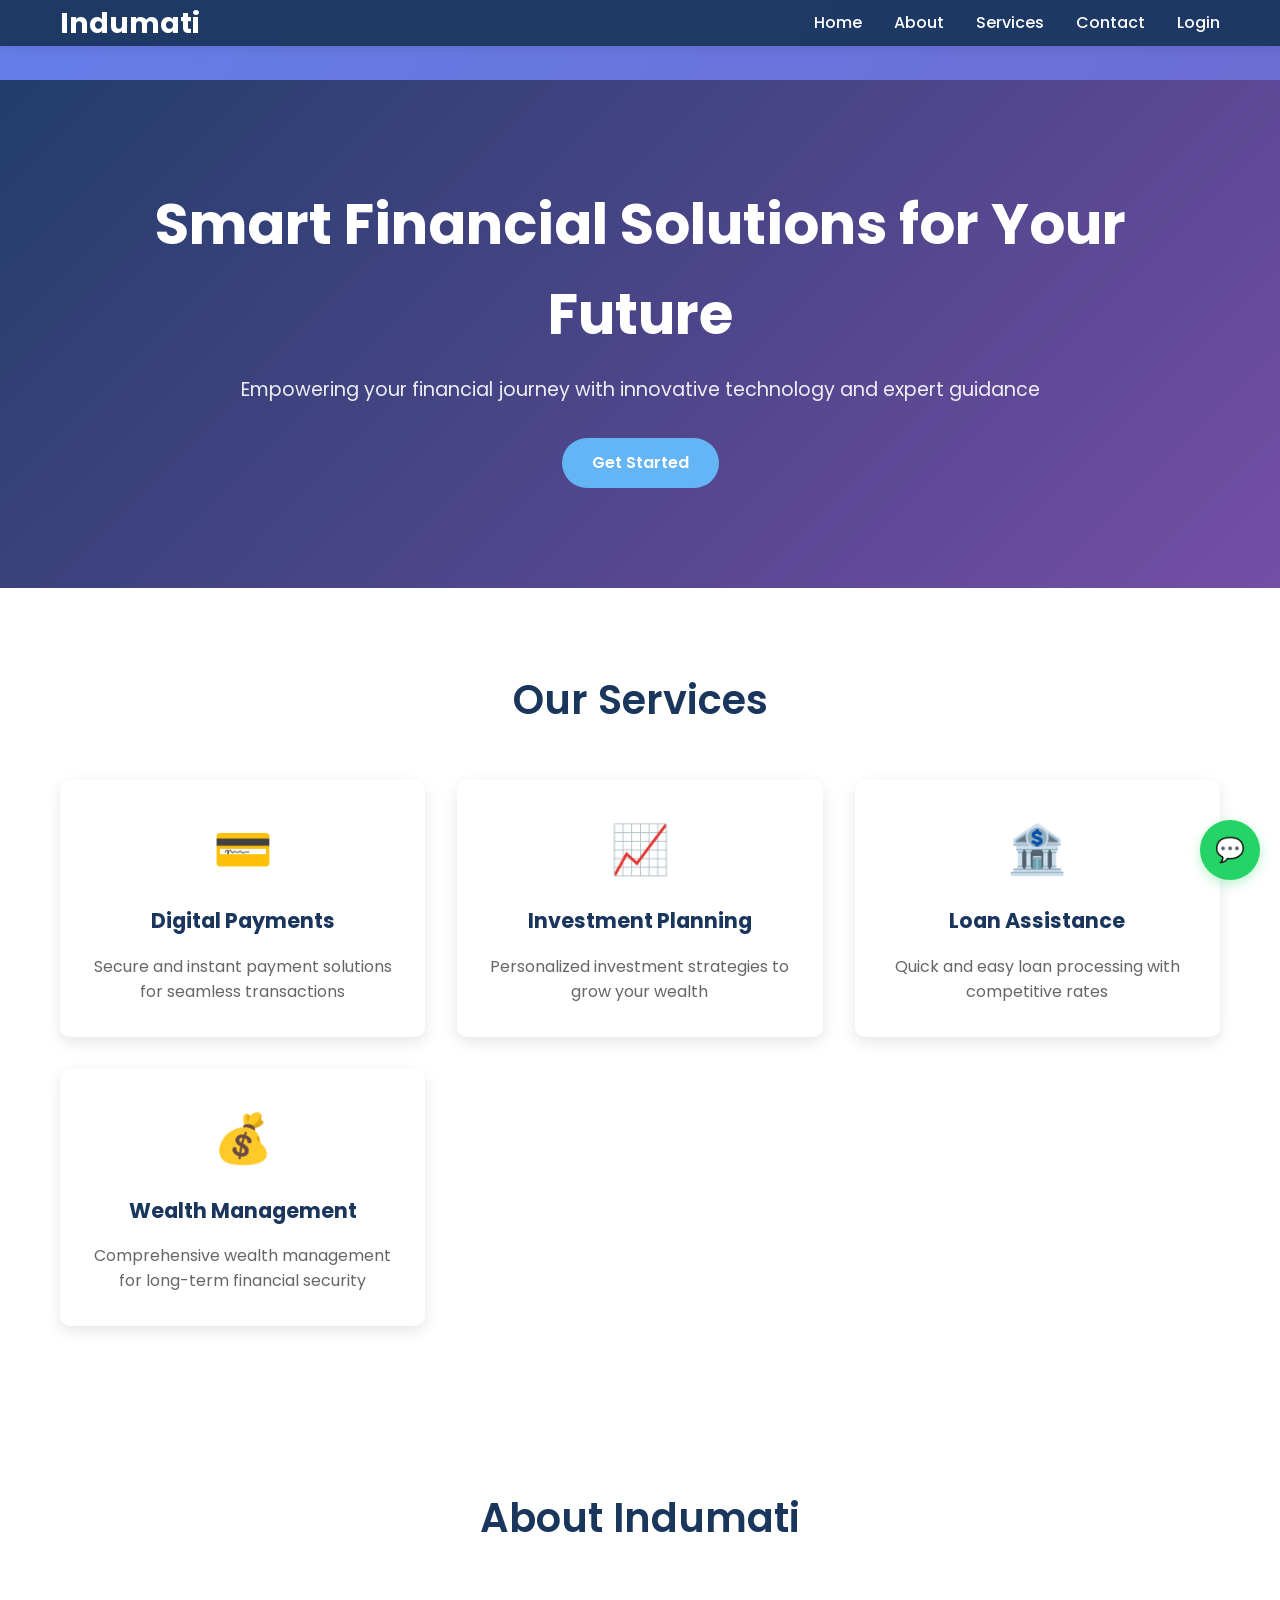
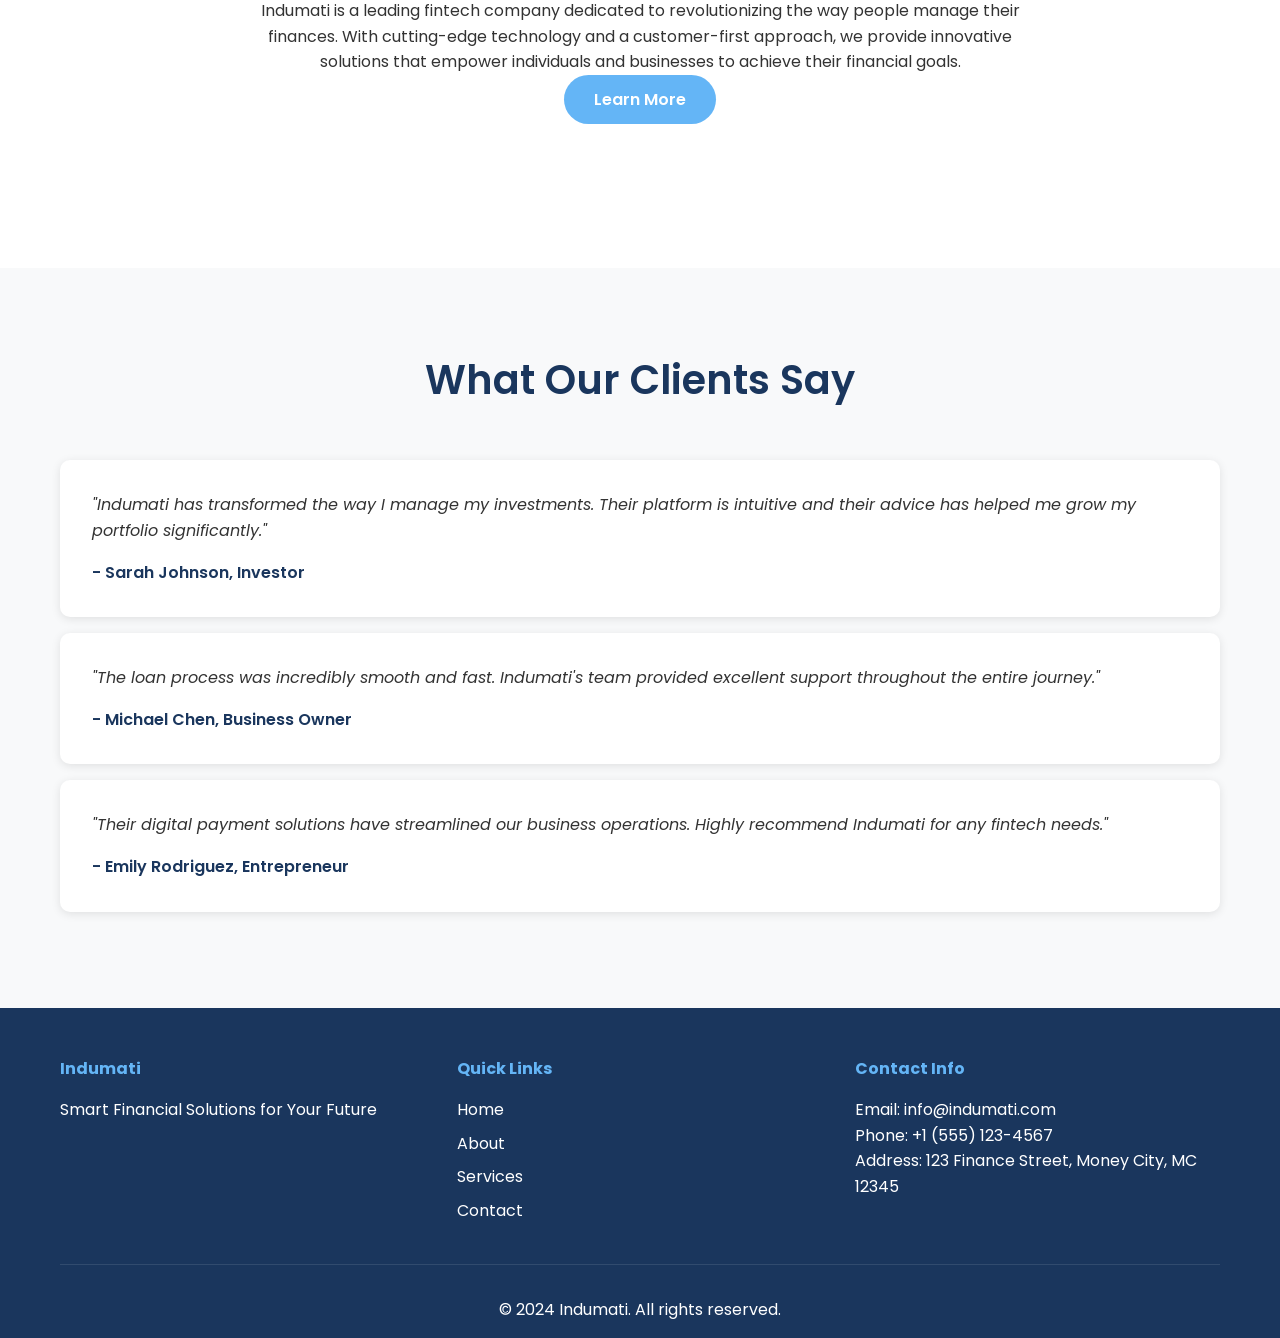
==== index.html @ 8f09583e "hgfds" ====
<!DOCTYPE html>
<html lang="en">
<head>
    <meta charset="UTF-8">
    <meta name="viewport" content="width=device-width, initial-scale=1.0">
    <title>Indumati - Smart Financial Solutions</title>
    <link rel="stylesheet" href="style.css">
</head>
<body>
    <!-- Header -->
    <header>
        <nav class="container">
            <div class="logo">Indumati</div>
            <ul class="nav-links">
                <li><a href="index.html">Home</a></li>
                <li><a href="about.html">About</a></li>
                <li><a href="services.html">Services</a></li>
                <li><a href="contact.html">Contact</a></li>
                <li><a href="auth.html">Login</a></li>
            </ul>
        </nav>
    </header>

    <!-- Main Content -->
    <main>
        <!-- Hero Section -->
        <section class="hero">
            <div class="container">
                <h1>Smart Financial Solutions for Your Future</h1>
                <p>Empowering your financial journey with innovative technology and expert guidance</p>
                <a href="#services" class="btn">Get Started</a>
            </div>
        </section>

        <!-- Services Overview -->
        <section id="services" class="section">
            <div class="container">
                <h2>Our Services</h2>
                <div class="card-grid">
                    <div class="card fade-in-up">
                        <div class="card-icon">💳</div>
                        <h4>Digital Payments</h4>
                        <p>Secure and instant payment solutions for seamless transactions</p>
                    </div>
                    <div class="card fade-in-up">
                        <div class="card-icon">📈</div>
                        <h4>Investment Planning</h4>
                        <p>Personalized investment strategies to grow your wealth</p>
                    </div>
                    <div class="card fade-in-up">
                        <div class="card-icon">🏦</div>
                        <h4>Loan Assistance</h4>
                        <p>Quick and easy loan processing with competitive rates</p>
                    </div>
                    <div class="card fade-in-up">
                        <div class="card-icon">💰</div>
                        <h4>Wealth Management</h4>
                        <p>Comprehensive wealth management for long-term financial security</p>
                    </div>
                </div>
            </div>
        </section>

        <!-- About Preview -->
        <section class="section">
            <div class="container">
                <h2>About Indumati</h2>
                <div class="about-intro">
                    <p>Indumati is a leading fintech company dedicated to revolutionizing the way people manage their finances. With cutting-edge technology and a customer-first approach, we provide innovative solutions that empower individuals and businesses to achieve their financial goals.</p>
                    <a href="about.html" class="btn">Learn More</a>
                </div>
            </div>
        </section>

        <!-- Testimonials -->
        <section class="testimonials section">
            <div class="container">
                <h2>What Our Clients Say</h2>
                <div class="testimonial fade-in-up">
                    <p>"Indumati has transformed the way I manage my investments. Their platform is intuitive and their advice has helped me grow my portfolio significantly."</p>
                    <div class="testimonial-author">- Sarah Johnson, Investor</div>
                </div>
                <div class="testimonial fade-in-up">
                    <p>"The loan process was incredibly smooth and fast. Indumati's team provided excellent support throughout the entire journey."</p>
                    <div class="testimonial-author">- Michael Chen, Business Owner</div>
                </div>
                <div class="testimonial fade-in-up">
                    <p>"Their digital payment solutions have streamlined our business operations. Highly recommend Indumati for any fintech needs."</p>
                    <div class="testimonial-author">- Emily Rodriguez, Entrepreneur</div>
                </div>
            </div>
        </section>
    </main>

    <!-- WhatsApp Button -->
    <a href="https://wa.me/9135165706" class="whatsapp-btn" target="_blank" aria-label="Contact us on WhatsApp">
        <span>💬</span>
    </a>

    <!-- Footer -->
    <footer>
        <div class="container">
            <div class="footer-content">
                <div class="footer-section">
                    <h4>Indumati</h4>
                    <p>Smart Financial Solutions for Your Future</p>
                </div>
                <div class="footer-section">
                    <h4>Quick Links</h4>
                    <ul>
                        <li><a href="index.html">Home</a></li>
                        <li><a href="about.html">About</a></li>
                        <li><a href="services.html">Services</a></li>
                        <li><a href="contact.html">Contact</a></li>
                    </ul>
                </div>
                <div class="footer-section">
                    <h4>Contact Info</h4>
                    <p>Email: info@indumati.com</p>
                    <p>Phone: +1 (555) 123-4567</p>
                    <p>Address: 123 Finance Street, Money City, MC 12345</p>
                </div>
            </div>
            <div class="footer-bottom">
                <p>&copy; 2024 Indumati. All rights reserved.</p>
            </div>
        </div>
    </footer>
</body>
</html>
---- style.css ----
/* Google Fonts Import */
@import url('https://fonts.googleapis.com/css2?family=Poppins:wght@300;400;500;600;700&display=swap');

/* Reset and Base Styles */
* {
    margin: 0;
    padding: 0;
    box-sizing: border-box;
}

body {
    font-family: 'Poppins', sans-serif;
    line-height: 1.6;
    color: #333;
    background: linear-gradient(135deg, #667eea 0%, #764ba2 100%);
    min-height: 100vh;
}

.container {
    max-width: 1200px;
    margin: 0 auto;
    padding: 0 20px;
}

/* Header Styles */
header {
    background: rgba(26, 54, 93, 0.95);
    backdrop-filter: blur(10px);
    position: fixed;
    top: 0;
    width: 100%;
    z-index: 1000;
    box-shadow: 0 2px 10px rgba(0,0,0,0.1);
}

nav {
    display: flex;
    justify-content: space-between;
    align-items: center;
    padding: 1rem 0;
}

.logo {
    font-size: 1.8rem;
    font-weight: 700;
    color: #fff;
}

.nav-links {
    display: flex;
    list-style: none;
}

.nav-links li {
    margin-left: 2rem;
}

.nav-links a {
    color: #fff;
    text-decoration: none;
    font-weight: 500;
    transition: color 0.3s ease;
}

.nav-links a:hover {
    color: #64b5f6;
}

/* Main Content */
main {
    padding-top: 80px;
}

/* Hero Section */
.hero {
    background: linear-gradient(135deg, rgba(26, 54, 93, 0.9) 0%, rgba(118, 75, 162, 0.9) 100%);
    color: #fff;
    padding: 100px 0;
    text-align: center;
}

.hero h1 {
    font-size: 3.5rem;
    margin-bottom: 1rem;
    font-weight: 700;
}

.hero p {
    font-size: 1.2rem;
    margin-bottom: 2rem;
    opacity: 0.9;
}

.btn {
    display: inline-block;
    background: #64b5f6;
    color: #fff;
    padding: 12px 30px;
    text-decoration: none;
    border-radius: 30px;
    font-weight: 600;
    transition: all 0.3s ease;
    border: none;
    cursor: pointer;
}

.btn:hover {
    background: #42a5f5;
    transform: translateY(-2px);
    box-shadow: 0 5px 15px rgba(100, 181, 246, 0.4);
}

/* Section Styles */
.section {
    padding: 80px 0;
    background: #fff;
}

.section h2 {
    text-align: center;
    font-size: 2.5rem;
    margin-bottom: 3rem;
    color: #1a365d;
    font-weight: 600;
}

.section h3 {
    font-size: 1.8rem;
    margin-bottom: 1rem;
    color: #1a365d;
}

/* Cards */
.card-grid {
    display: grid;
    grid-template-columns: repeat(auto-fit, minmax(300px, 1fr));
    gap: 2rem;
    margin-top: 2rem;
}

.card {
    background: #fff;
    border-radius: 10px;
    padding: 2rem;
    box-shadow: 0 5px 15px rgba(0,0,0,0.1);
    transition: transform 0.3s ease, box-shadow 0.3s ease;
    text-align: center;
}

.card:hover {
    transform: translateY(-5px);
    box-shadow: 0 10px 30px rgba(0,0,0,0.2);
}

.card-icon {
    font-size: 3rem;
    color: #64b5f6;
    margin-bottom: 1rem;
}

.card h4 {
    font-size: 1.3rem;
    margin-bottom: 1rem;
    color: #1a365d;
}

.card p {
    color: #666;
}

/* Testimonials */
.testimonials {
    background: #f8f9fa;
}

.testimonial {
    background: #fff;
    border-radius: 10px;
    padding: 2rem;
    margin: 1rem 0;
    box-shadow: 0 2px 10px rgba(0,0,0,0.1);
}

.testimonial p {
    font-style: italic;
    margin-bottom: 1rem;
}

.testimonial-author {
    font-weight: 600;
    color: #1a365d;
}

/* About Sections */
.about-intro {
    text-align: center;
    max-width: 800px;
    margin: 0 auto 4rem;
}

.mission-vision {
    display: grid;
    grid-template-columns: repeat(auto-fit, minmax(400px, 1fr));
    gap: 3rem;
    margin-bottom: 4rem;
}

.mission, .vision {
    text-align: center;
    padding: 2rem;
    background: #f8f9fa;
    border-radius: 10px;
}

.team {
    display: grid;
    grid-template-columns: repeat(auto-fit, minmax(250px, 1fr));
    gap: 2rem;
}

.team-member {
    text-align: center;
}

.team-member img {
    width: 150px;
    height: 150px;
    border-radius: 50%;
    margin-bottom: 1rem;
    object-fit: cover;
}

.timeline {
    position: relative;
    max-width: 800px;
    margin: 0 auto;
}

.timeline-item {
    background: #fff;
    border-radius: 10px;
    padding: 2rem;
    margin: 2rem 0;
    box-shadow: 0 2px 10px rgba(0,0,0,0.1);
    position: relative;
}

.timeline-item::before {
    content: '';
    position: absolute;
    left: -10px;
    top: 50%;
    transform: translateY(-50%);
    width: 20px;
    height: 20px;
    background: #64b5f6;
    border-radius: 50%;
}

/* Services Page */
.services-grid {
    display: grid;
    grid-template-columns: repeat(auto-fit, minmax(350px, 1fr));
    gap: 2rem;
}

/* Contact Page */
.contact-content {
    display: grid;
    grid-template-columns: 1fr 1fr;
    gap: 4rem;
    align-items: start;
}

.contact-form {
    background: #f8f9fa;
    padding: 2rem;
    border-radius: 10px;
}

.form-group {
    margin-bottom: 1.5rem;
}

.form-group label {
    display: block;
    margin-bottom: 0.5rem;
    font-weight: 500;
    color: #1a365d;
}

.form-group input,
.form-group textarea {
    width: 100%;
    padding: 12px;
    border: 1px solid #ddd;
    border-radius: 5px;
    font-family: 'Poppins', sans-serif;
    transition: border-color 0.3s ease;
}

.form-group input:focus,
.form-group textarea:focus {
    outline: none;
    border-color: #64b5f6;
}

.contact-info {
    background: #fff;
    padding: 2rem;
    border-radius: 10px;
    box-shadow: 0 2px 10px rgba(0,0,0,0.1);
}

.contact-info h3 {
    margin-bottom: 1rem;
}

.contact-info p {
    margin-bottom: 1rem;
}

.map {
    margin-top: 2rem;
    height: 300px;
    background: #f8f9fa;
    border-radius: 10px;
    display: flex;
    align-items: center;
    justify-content: center;
    color: #666;
}

/* Auth Page */
.auth-container {
    max-width: 400px;
    margin: 100px auto;
    background: #fff;
    border-radius: 10px;
    box-shadow: 0 10px 30px rgba(0,0,0,0.1);
    overflow: hidden;
}

.auth-tabs {
    display: flex;
}

.auth-tab {
    flex: 1;
    padding: 1rem;
    background: #f8f9fa;
    border: none;
    cursor: pointer;
    font-family: 'Poppins', sans-serif;
    font-weight: 500;
    transition: background 0.3s ease;
}

.auth-tab.active {
    background: #64b5f6;
    color: #fff;
}

.auth-form {
    padding: 2rem;
    display: none;
}

.auth-form.active {
    display: block;
}

.auth-form h3 {
    text-align: center;
    margin-bottom: 2rem;
    color: #1a365d;
}

.auth-form .form-group {
    margin-bottom: 1.5rem;
}

.auth-form .btn {
    width: 100%;
    padding: 12px;
    font-size: 1rem;
}

/* Footer */
footer {
    background: #1a365d;
    color: #fff;
    padding: 3rem 0 1rem;
}

.footer-content {
    display: grid;
    grid-template-columns: repeat(auto-fit, minmax(250px, 1fr));
    gap: 2rem;
    margin-bottom: 2rem;
}

.footer-section h4 {
    margin-bottom: 1rem;
    color: #64b5f6;
}

.footer-section ul {
    list-style: none;
}

.footer-section ul li {
    margin-bottom: 0.5rem;
}

.footer-section a {
    color: #fff;
    text-decoration: none;
    transition: color 0.3s ease;
}

.footer-section a:hover {
    color: #64b5f6;
}

.footer-bottom {
    text-align: center;
    padding-top: 2rem;
    border-top: 1px solid rgba(255,255,255,0.1);
}

/* Responsive Design */
@media (max-width: 768px) {
    .hero h1 {
        font-size: 2.5rem;
    }
    
    .nav-links {
        display: none; /* For mobile, you might want to add a hamburger menu, but keeping simple */
    }
    
    .contact-content {
        grid-template-columns: 1fr;
        gap: 2rem;
    }
    
    .mission-vision {
        grid-template-columns: 1fr;
    }
    
    .auth-container {
        margin: 50px 20px;
    }
}

/* Animations */
@keyframes fadeInUp {
    from {
        opacity: 0;
        transform: translateY(30px);
    }
    to {
        opacity: 1;
        transform: translateY(0);
    }
}

.fade-in-up {
    animation: fadeInUp 0.6s ease-out;
}

/* WhatsApp Button */
.whatsapp-btn {
    position: fixed;
    bottom: 20px;
    right: 20px;
    width: 60px;
    height: 60px;
    background: #25d366;
    border-radius: 50%;
    display: flex;
    align-items: center;
    justify-content: center;
    color: #fff;
    font-size: 24px;
    text-decoration: none;
    box-shadow: 0 4px 12px rgba(37, 211, 102, 0.3);
    transition: all 0.3s ease;
    z-index: 1000;
}

.whatsapp-btn:hover {
    background: #128c7e;
    transform: scale(1.1);
    box-shadow: 0 6px 20px rgba(37, 211, 102, 0.5);
}
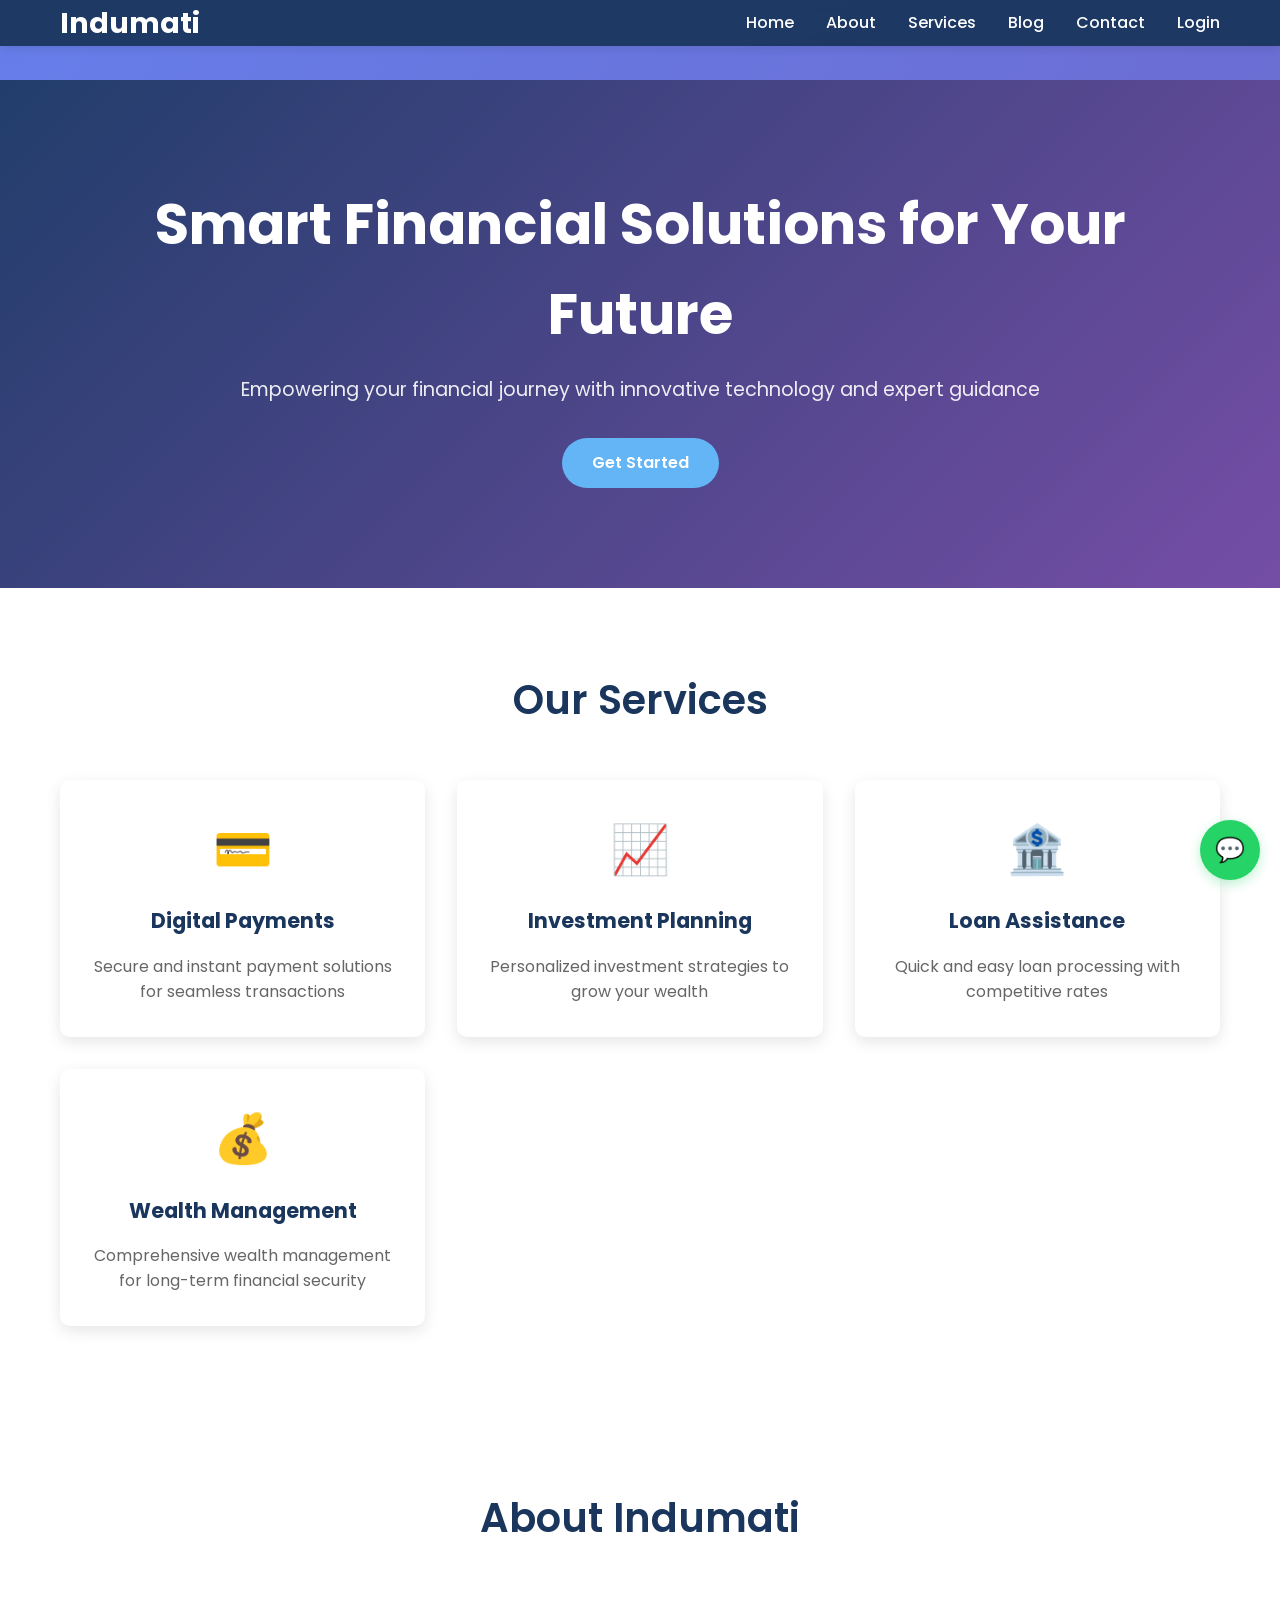
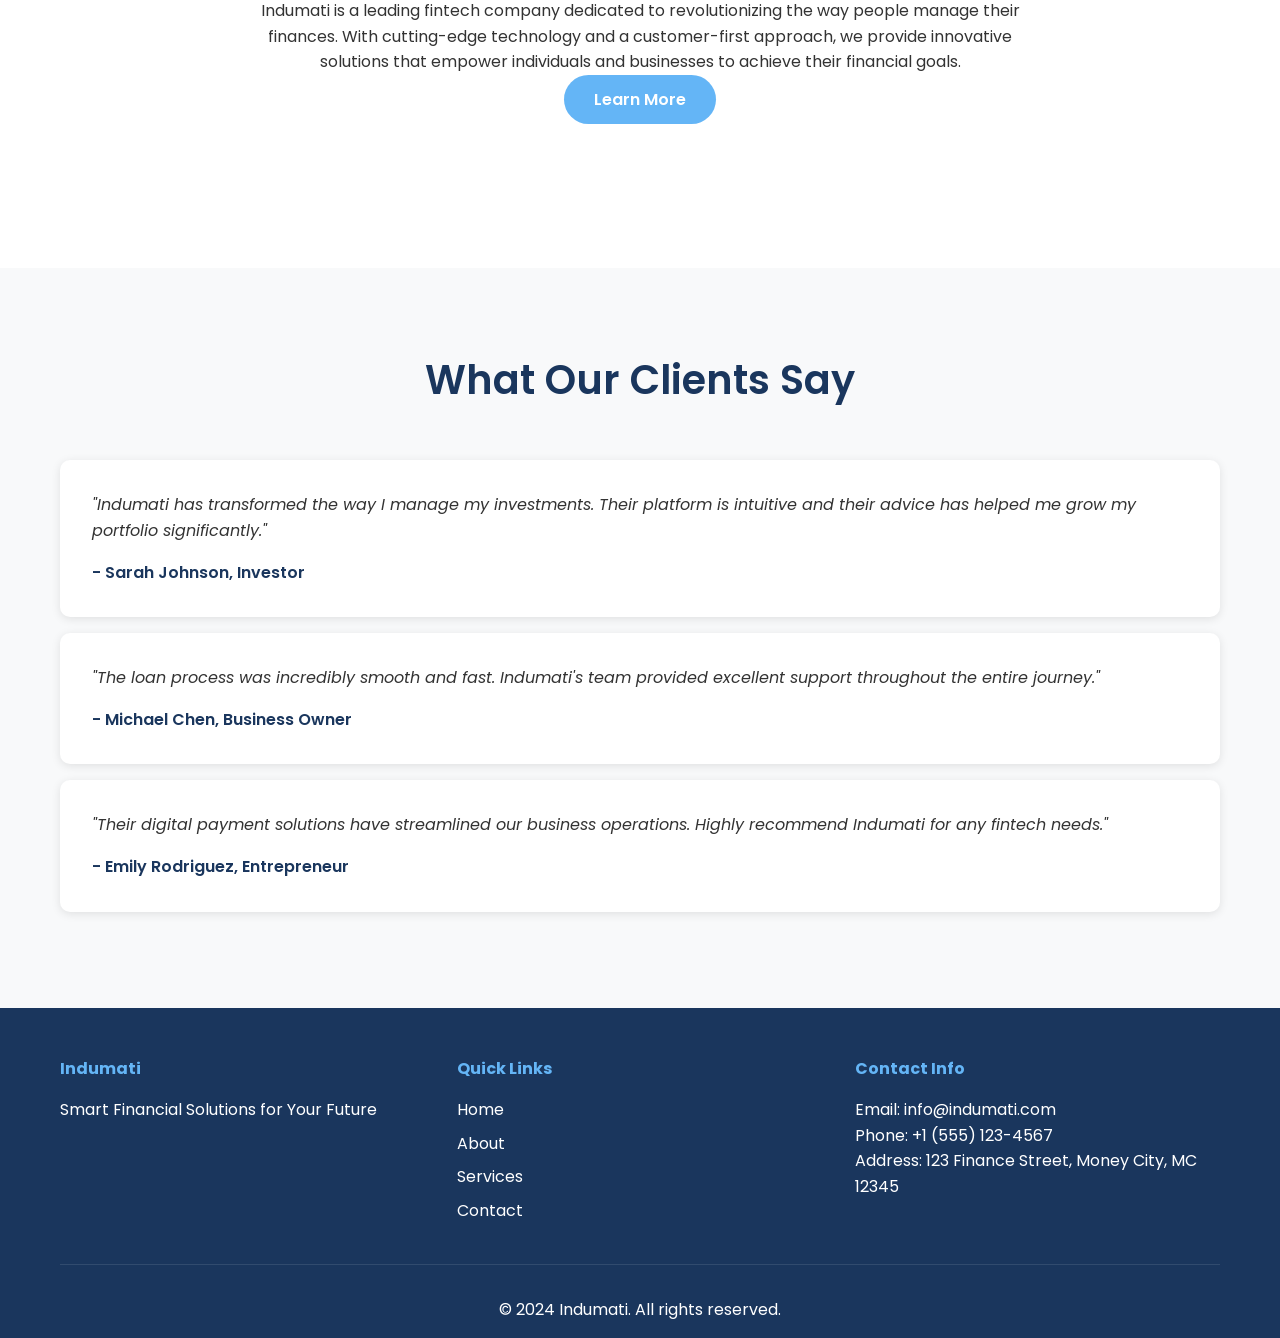
==== commit fe541f5c: "dfghjk" ====
--- a/index.html
+++ b/index.html
@@ -15,6 +15,7 @@
                 <li><a href="index.html">Home</a></li>
                 <li><a href="about.html">About</a></li>
                 <li><a href="services.html">Services</a></li>
+                <li><a href="blog.html">Blog</a></li>
                 <li><a href="contact.html">Contact</a></li>
                 <li><a href="auth.html">Login</a></li>
             </ul>
